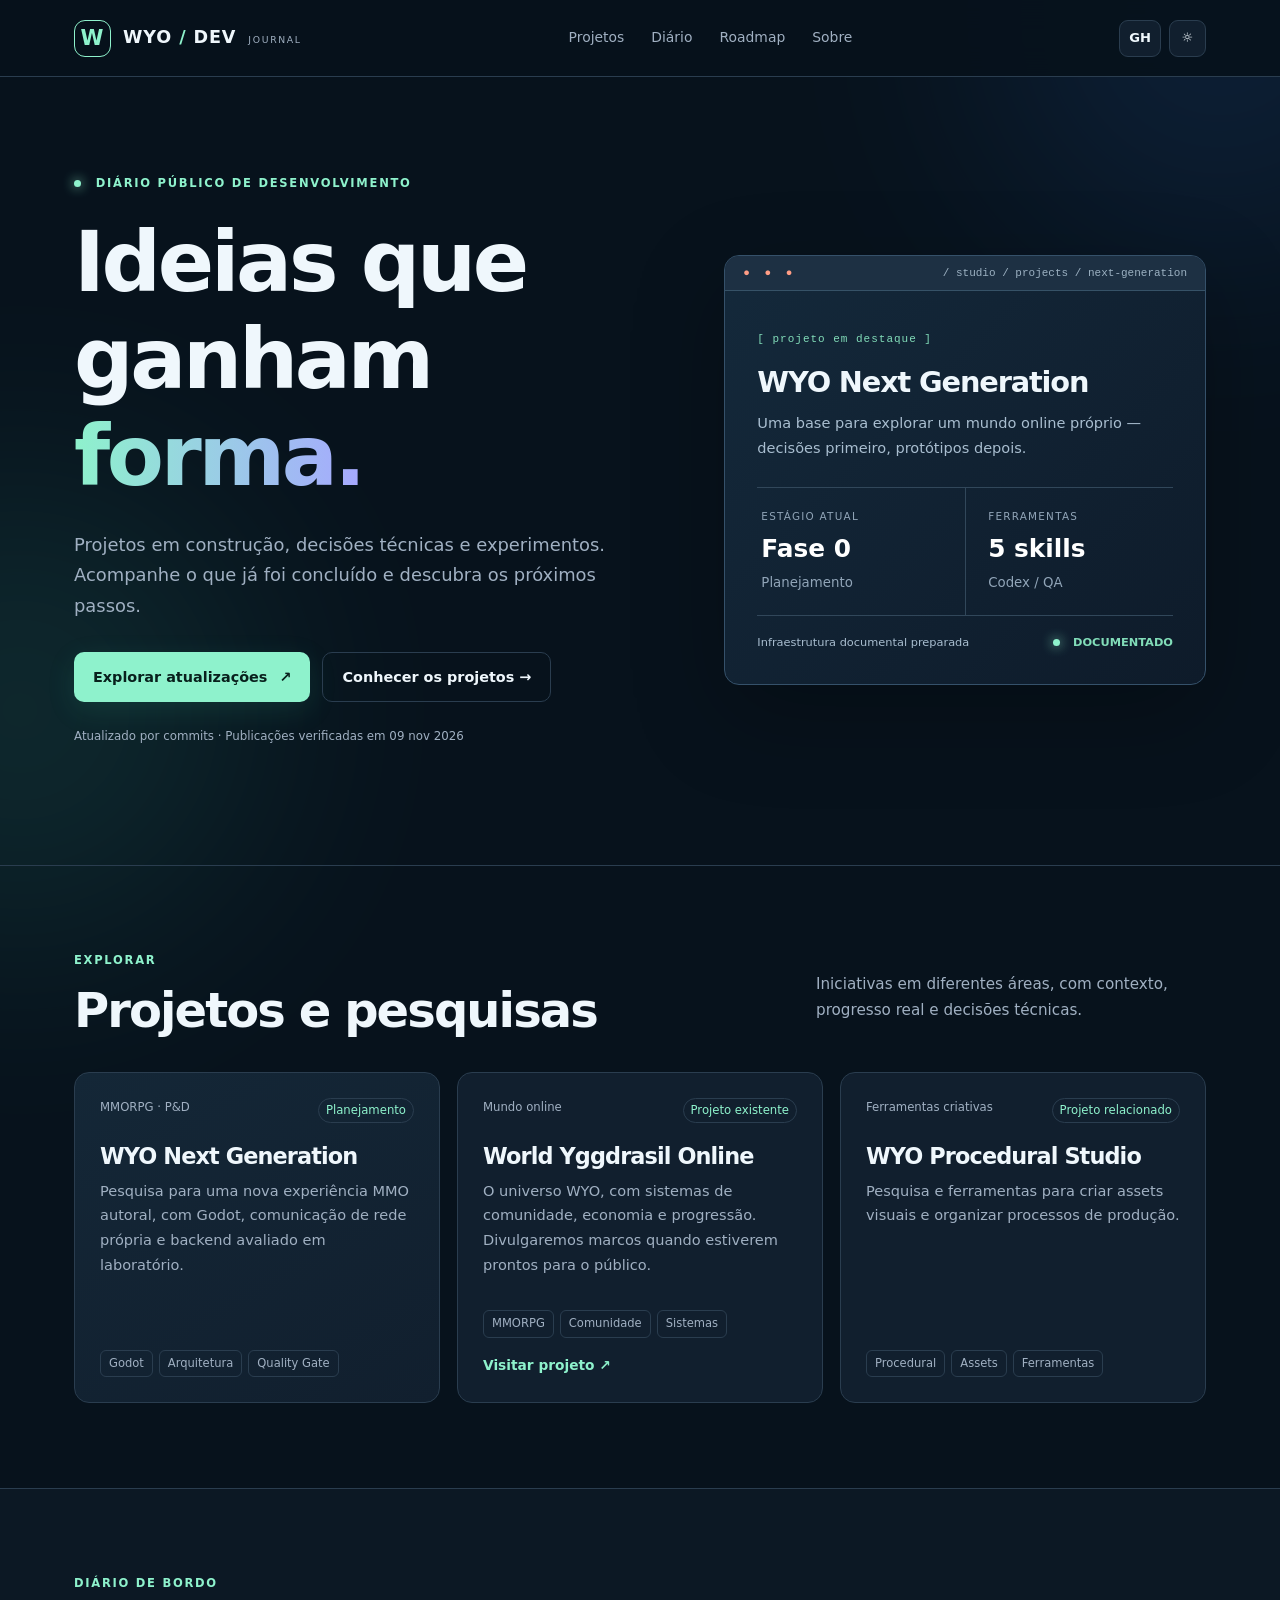
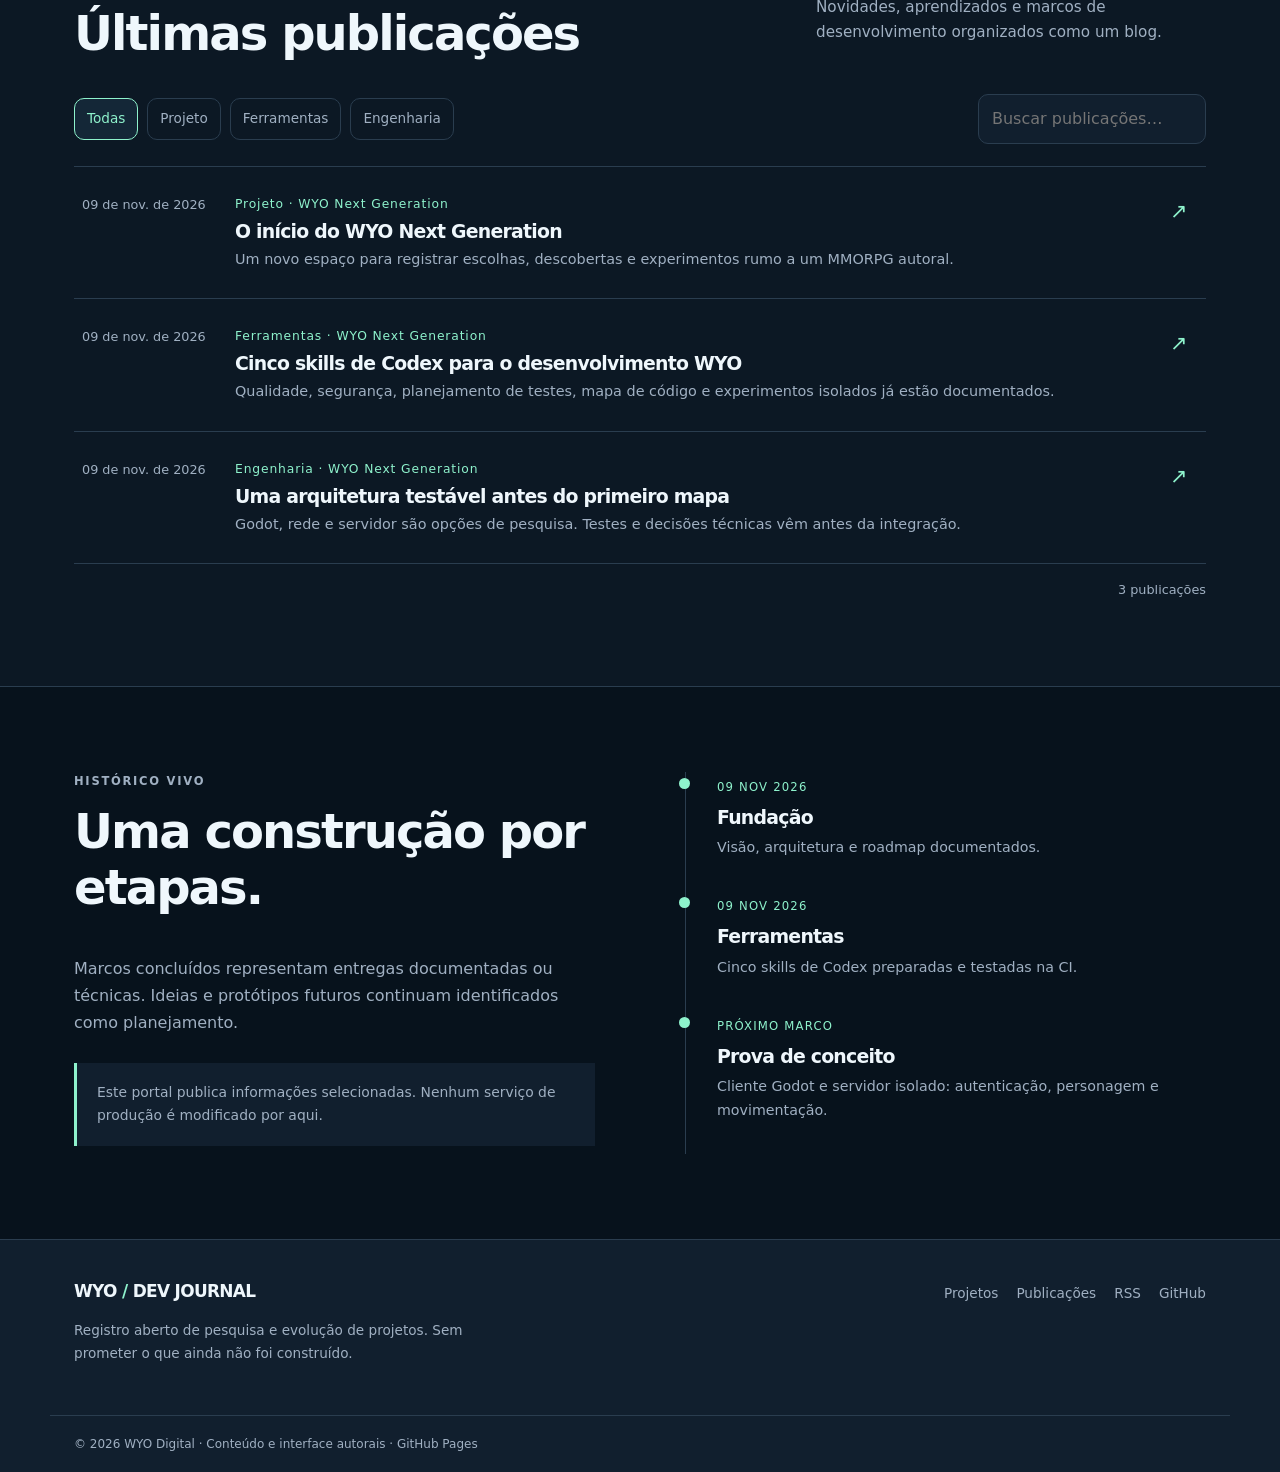
==== index.html @ 5efdbdea "site: publicar WYO Dev Journal com projetos, artigos e busca" ====
<!doctype html><html lang="pt-BR" data-theme="dark"><head><meta charset="utf-8"><meta name="viewport" content="width=device-width,initial-scale=1"><meta name="theme-color" content="#081420"><meta name="description" content="Projetos, pesquisas e diário de desenvolvimento WYO. Novidades e progresso real de iniciativas próprias."><title>WYO Dev Journal — Projetos e atualizações</title><link rel="canonical" href="https://jokersamabr.github.io/"><link rel="icon" href="/assets/favicon.svg" type="image/svg+xml"><link rel="stylesheet" href="/assets/style.css"><link rel="alternate" type="application/rss+xml" title="WYO Dev Journal" href="/feed.xml"><script src="/assets/app.js" defer></script></head><body>
<div class="ambient a"></div><div class="ambient b"></div>
<header class="topbar"><div class="shell topbar-inner"><a class="brand" href="/" aria-label="WYO Dev Journal"><span class="mark">W</span><span>WYO <i>/</i> DEV <small>JOURNAL</small></span></a><nav class="nav" id="nav"><a href="#projetos">Projetos</a><a href="#diario">Diário</a><a href="#roadmap">Roadmap</a><a href="#sobre">Sobre</a></nav><div class="head-actions"><a class="symbol" href="https://github.com/JokerSamaBR" target="_blank" rel="noopener noreferrer" title="GitHub">GH</a><button class="symbol" id="theme" title="Alternar tema" aria-label="Alternar tema">☼</button><button class="symbol mobile" id="menu" aria-label="Abrir menu" aria-expanded="false">☰</button></div></div></header>
<main><section class="shell hero"><div><p class="eyebrow"><span class="small-dot"></span> Diário público de desenvolvimento</p><h1>Ideias que ganham <em>forma.</em></h1><p class="lead">Projetos em construção, decisões técnicas e experimentos. Acompanhe o que já foi concluído e descubra os próximos passos.</p><div class="buttons"><a class="btn primary" href="#diario">Explorar atualizações <span>↗</span></a><a class="btn ghost" href="#projetos">Conhecer os projetos →</a></div><p class="muted caption">Atualizado por commits · Publicações verificadas em 09 nov 2026</p></div><div class="terminal"><div class="terminal-title"><span class="dots">● ● ●</span> / studio / projects / next-generation</div><div class="terminal-body"><span class="terminal-over">[ projeto em destaque ]</span><h2>WYO Next Generation</h2><p>Uma base para explorar um mundo online próprio — decisões primeiro, protótipos depois.</p><div class="mini-grid"><div><span>ESTÁGIO ATUAL</span><strong>Fase 0</strong><small>Planejamento</small></div><div><span>FERRAMENTAS</span><strong>5 skills</strong><small>Codex / QA</small></div></div><div class="terminal-status"><span>Infraestrutura documental preparada</span><b><span class="small-dot"></span> DOCUMENTADO</b></div></div></div></section>
<section class="section" id="projetos"><div class="shell"><div class="section-heading"><div><p class="eyebrow">Explorar</p><h2>Projetos e pesquisas</h2></div><p>Iniciativas em diferentes áreas, com contexto, progresso real e decisões técnicas.</p></div><div class="project-grid" id="projects"></div></div></section>
<section class="section diary" id="diario"><div class="shell"><div class="section-heading"><div><p class="eyebrow">Diário de bordo</p><h2>Últimas publicações</h2></div><p>Novidades, aprendizados e marcos de desenvolvimento organizados como um blog.</p></div><div class="toolbar"><div class="filters" id="filters"><button class="active" data-category="Todas">Todas</button><button data-category="Projeto">Projeto</button><button data-category="Ferramentas">Ferramentas</button><button data-category="Engenharia">Engenharia</button></div><label><span class="sr-only">Pesquisar artigos</span><input type="search" id="search" placeholder="Buscar publicações…" aria-label="Buscar publicações"></label></div><div id="posts" class="post-list" aria-live="polite"></div><div class="counter" id="count"></div></div></section>
<section class="section" id="roadmap"><div class="shell roadmap"><div><p class="eyebrow">Histórico vivo</p><h2>Uma construção por etapas.</h2><p>Marcos concluídos representam entregas documentadas ou técnicas. Ideias e protótipos futuros continuam identificados como planejamento.</p><div class="note">Este portal publica informações selecionadas. Nenhum serviço de produção é modificado por aqui.</div></div><div class="steps"><div><time>09 NOV 2026</time><h3>Fundação</h3><p>Visão, arquitetura e roadmap documentados.</p></div><div><time>09 NOV 2026</time><h3>Ferramentas</h3><p>Cinco skills de Codex preparadas e testadas na CI.</p></div><div><time>PRÓXIMO MARCO</time><h3>Prova de conceito</h3><p>Cliente Godot e servidor isolado: autenticação, personagem e movimentação.</p></div></div></div></section></main>
<footer id="sobre"><div class="shell footer-inner"><div><h3>WYO <i>/</i> DEV JOURNAL</h3><p>Registro aberto de pesquisa e evolução de projetos. Sem prometer o que ainda não foi construído.</p></div><div><a href="#projetos">Projetos</a><a href="#diario">Publicações</a><a href="/feed.xml">RSS</a><a href="https://github.com/JokerSamaBR">GitHub</a></div></div><div class="shell footnote">© 2026 WYO Digital · Conteúdo e interface autorais · GitHub Pages</div></footer></body></html>
---- assets/style.css ----
:root{color-scheme:dark;--bg:#07121c;--fg:#eff7fc;--muted:#a0b0c2;--line:#2a3d4f;--panel:#111f2e;--panel2:#142737;--mint:#8ef2cc;--blue:#a6a8ff;--shadow:rgba(0,0,0,.25)}:root[data-theme=light]{color-scheme:light;--bg:#f6f9fc;--fg:#1b2c3b;--muted:#52687b;--line:#d6e1e8;--panel:#fff;--panel2:#eef5f8;--mint:#11856b;--blue:#464a9e;--shadow:rgba(20,53,80,.08)}*{box-sizing:border-box}html{scroll-behavior:smooth}body{margin:0;background:var(--bg);color:var(--fg);font:16px/1.7 system-ui,-apple-system,"Segoe UI",sans-serif;overflow-x:hidden}body:has(.ambient){isolation:isolate}a{color:inherit;text-decoration:none}button,input{font:inherit}button{cursor:pointer}button:focus-visible,a:focus-visible,input:focus-visible{outline:3px solid var(--mint);outline-offset:3px}h1,h2,h3,p{margin-top:0}h1,h2,h3{line-height:1.17;letter-spacing:-.04em}h2{font-size:clamp(2rem,4vw,3rem)}h3{font-size:1.18rem}.shell{max-width:1180px;padding:0 24px;margin:auto}.ambient{position:absolute;z-index:-1;width:460px;height:460px;filter:blur(120px);border-radius:50%;opacity:.13;pointer-events:none}.ambient.a{background:#387de8;top:-210px;right:-170px}.ambient.b{background:#44c8ac;top:480px;left:-210px}.topbar{height:77px;border-bottom:1px solid var(--line);position:relative;z-index:10;backdrop-filter:blur(15px);background:color-mix(in srgb,var(--bg),transparent 8%)}.topbar-inner{height:100%;display:flex;align-items:center;justify-content:space-between;gap:24px}.brand{display:flex;align-items:center;gap:12px;font-size:1.1rem;font-weight:800;letter-spacing:.05em;white-space:nowrap}.brand .mark{width:37px;height:37px;border:1px solid var(--mint);border-radius:11px;display:grid;place-items:center;font-size:1.3rem;color:var(--mint)}.brand i,footer i{color:var(--mint);font-style:normal}.brand small{font-weight:500;letter-spacing:.18em;font-size:.58rem;color:var(--muted);margin-left:5px}.nav,.head-actions{display:flex;align-items:center;gap:27px}.nav a{color:var(--muted);font-size:.87rem;transition:color .2s}.nav a:hover{color:var(--mint)}.head-actions{gap:8px}.symbol{height:37px;min-width:37px;display:grid;place-items:center;padding:0 9px;border:1px solid var(--line);border-radius:9px;background:var(--panel);color:var(--fg);font-size:.82rem;font-weight:700}.mobile{display:none}.hero{padding-top:97px;padding-bottom:107px;display:grid;grid-template-columns:1.18fr 1fr;gap:82px;align-items:center}.eyebrow{color:var(--mint);font-size:.72rem;font-weight:800;letter-spacing:.15em;text-transform:uppercase}.small-dot{width:7px;height:7px;display:inline-block;background:var(--mint);border-radius:50%;box-shadow:0 0 12px var(--mint);margin-right:9px}.hero h1{font-size:clamp(3.2rem,6.5vw,5.5rem);max-width:720px;margin:20px 0 24px}.hero h1 em{font-style:normal;background:linear-gradient(90deg,var(--mint),var(--blue));color:transparent;background-clip:text}.lead{max-width:540px;font-size:1.12rem;color:var(--muted)}.buttons{display:flex;flex-wrap:wrap;gap:12px;margin:31px 0 24px}.btn{padding:12px 19px;border-radius:10px;font-weight:700;font-size:.9rem;display:inline-flex;align-items:center;gap:12px}.btn.primary{background:var(--mint);color:#08201c;box-shadow:0 8px 28px rgba(56,198,158,.13)}.btn.ghost{border:1px solid var(--line)}.muted{color:var(--muted)}.caption{font-size:.74rem}.terminal{border:1px solid #35516a;background:linear-gradient(135deg,#14293b,#0e1b2a);border-radius:15px;box-shadow:0 30px 90px var(--shadow);overflow:hidden;color:#eff7fc;transform:translateY(4px)}.terminal-title{background:#1d3043;border-bottom:1px solid #365267;padding:11px 18px;font:11px ui-monospace,monospace;color:#9cb1c2;display:flex;justify-content:space-between}.dots{color:#ff9d85;letter-spacing:4px}.terminal-body{padding:32px}.terminal-over{font:11px ui-monospace,monospace;color:#82ddb9;letter-spacing:.09em}.terminal h2{font-size:1.8rem;margin:16px 0 11px}.terminal p{color:#a9bed0;font-size:.91rem}.mini-grid{margin-top:27px;border-top:1px solid #31475a;border-bottom:1px solid #31475a;display:grid;grid-template-columns:1fr 1fr}.mini-grid>div{padding:20px 4px;display:flex;flex-direction:column;gap:2px}.mini-grid>div+div{padding-left:22px;border-left:1px solid #31475a}.mini-grid span{font-size:.65rem;color:#91a5b8;letter-spacing:.12em}.mini-grid strong{font-size:1.55rem;color:#fff}.mini-grid small{color:#91a5b8}.terminal-status{display:flex;justify-content:space-between;gap:8px;font-size:.71rem;color:#a9bed0;padding-top:17px}.terminal-status b{color:#82ddb9;white-space:nowrap}.section{padding:85px 0;border-top:1px solid var(--line)}.section-heading{display:flex;justify-content:space-between;align-items:end;gap:40px;margin-bottom:33px}.section-heading h2{margin-bottom:0}.section-heading>p{color:var(--muted);max-width:390px;font-size:.95rem}.project-grid{display:grid;grid-template-columns:repeat(3,1fr);gap:17px}.project-card{background:var(--panel);border:1px solid var(--line);border-radius:15px;padding:25px;display:flex;flex-direction:column;min-height:280px;transition:transform .2s,border-color .2s}.project-card:hover{transform:translateY(-3px);border-color:var(--mint)}.project-card.featured{background:linear-gradient(150deg,var(--panel2),var(--panel))}.project-top{display:flex;justify-content:space-between;gap:8px;font-size:.73rem;color:var(--muted);margin-bottom:20px}.status{color:var(--mint);border:1px solid var(--line);padding:2px 7px;border-radius:50px}.project-card h3{font-size:1.4rem;margin-bottom:9px}.project-card p{font-size:.91rem;color:var(--muted);flex:1}.tags{display:flex;flex-wrap:wrap;gap:6px;margin-top:18px}.tag{border:1px solid var(--line);color:var(--muted);font-size:.72rem;padding:3px 8px;border-radius:6px}.project-link{display:block;margin-top:16px;color:var(--mint);font-weight:700;font-size:.86rem}.diary{background:color-mix(in srgb,var(--panel),var(--bg) 55%)}.toolbar{display:flex;align-items:center;justify-content:space-between;gap:20px;margin-bottom:22px}.filters{display:flex;flex-wrap:wrap;gap:9px}.filters button{border:1px solid var(--line);border-radius:10px;padding:8px 12px;background:transparent;color:var(--muted);font-size:.85rem}.filters button.active{background:var(--panel2);color:var(--mint);border-color:var(--mint)}input[type=search]{border:1px solid var(--line);border-radius:10px;background:var(--panel);color:var(--fg);padding:10px 13px;width:min(290px,100%)}.post-list{border-top:1px solid var(--line)}.post-card{display:grid;grid-template-columns:128px 1fr 28px;gap:25px;align-items:start;padding:27px 8px;border-bottom:1px solid var(--line);transition:background .2s}.post-card:hover{background:color-mix(in srgb,var(--panel2),transparent 20%)}.post-card time{font-size:.8rem;color:var(--muted);white-space:nowrap}.post-card small{display:block;color:var(--mint);font-size:.77rem;letter-spacing:.07em;margin-bottom:5px}.post-card h3{margin-bottom:5px}.post-card p{color:var(--muted);font-size:.9rem;margin:0}.post-arrow{color:var(--mint);font-size:1.3rem}.counter{font-size:.8rem;color:var(--muted);text-align:right;padding-top:15px}.roadmap{display:grid;grid-template-columns:1fr 1fr;gap:90px}.roadmap>div>p{color:var(--muted)}.note{border-left:3px solid var(--mint);background:var(--panel);padding:18px 20px;margin-top:26px;color:var(--muted);font-size:.87rem}.steps{border-left:1px solid var(--line);padding-left:31px}.steps>div{position:relative;margin:0 0 32px}.steps>div:before{content:"";position:absolute;left:-38px;top:6px;width:11px;height:11px;background:var(--mint);border-radius:50%}.steps time{font-size:.73rem;color:var(--mint);letter-spacing:.1em}.steps h3{margin:7px 0}.steps p{color:var(--muted);font-size:.89rem}footer{border-top:1px solid var(--line);background:var(--panel)}.footer-inner{display:flex;justify-content:space-between;gap:40px;padding-top:42px;padding-bottom:36px}.footer-inner h3{font-size:1.06rem}.footer-inner p{color:var(--muted);font-size:.85rem;max-width:440px}.footer-inner>div+div{display:flex;gap:18px;align-items:start;flex-wrap:wrap}.footer-inner a{font-size:.85rem;color:var(--muted)}.footnote{font-size:.75rem;color:var(--muted);border-top:1px solid var(--line);padding-top:18px;padding-bottom:18px}.article-wrap{max-width:830px;min-height:65vh;padding-top:68px;padding-bottom:100px}.back{font-size:.84rem;color:var(--mint)}.article-wrap article{margin-top:32px;background:var(--panel);border:1px solid var(--line);padding:clamp(24px,6vw,55px);border-radius:15px}.article-wrap h1{font-size:clamp(2.1rem,5vw,3.5rem)}.article-wrap h2{font-size:1.55rem;margin-top:35px}.article-wrap p,.article-wrap li{color:var(--muted)}.article-wrap li{margin:7px 0}.article-date{font-size:.79rem;color:var(--muted)}.sr-only{position:absolute;width:1px;height:1px;padding:0;margin:-1px;overflow:hidden;clip:rect(0,0,0,0);white-space:nowrap;border:0}[hidden]{display:none!important}@media(max-width:920px){.hero{gap:30px;grid-template-columns:1fr 1fr}.project-grid{grid-template-columns:1fr 1fr}.project-card:last-child{grid-column:span 2}.roadmap{gap:40px}}@media(max-width:710px){.shell{padding:0 18px}.nav{display:none;position:absolute;right:15px;top:70px;left:15px;background:var(--panel);padding:18px;border:1px solid var(--line);border-radius:12px;box-shadow:0 20px 40px var(--shadow)}.nav.open{display:flex;flex-direction:column;align-items:start;gap:11px}.mobile{display:grid}.hero{padding:62px 18px 70px;display:block}.hero h1{font-size:3.5rem}.terminal{margin-top:38px}.section{padding:58px 0}.section-heading{display:block}.project-grid,.roadmap{display:block}.project-card{margin-bottom:12px;min-height:230px}.toolbar{align-items:stretch;flex-direction:column}.toolbar label input{width:100%}.post-card{grid-template-columns:1fr 20px;gap:6px;padding:20px 0}.post-card time{grid-column:1/-1}.roadmap .steps{margin-top:40px}.footer-inner{display:block}.footer-inner>div+div{margin-top:25px}.brand{font-size:.92rem}.brand small{font-size:.5rem}.terminal-status{display:block}.mini-grid strong{font-size:1.2rem}}
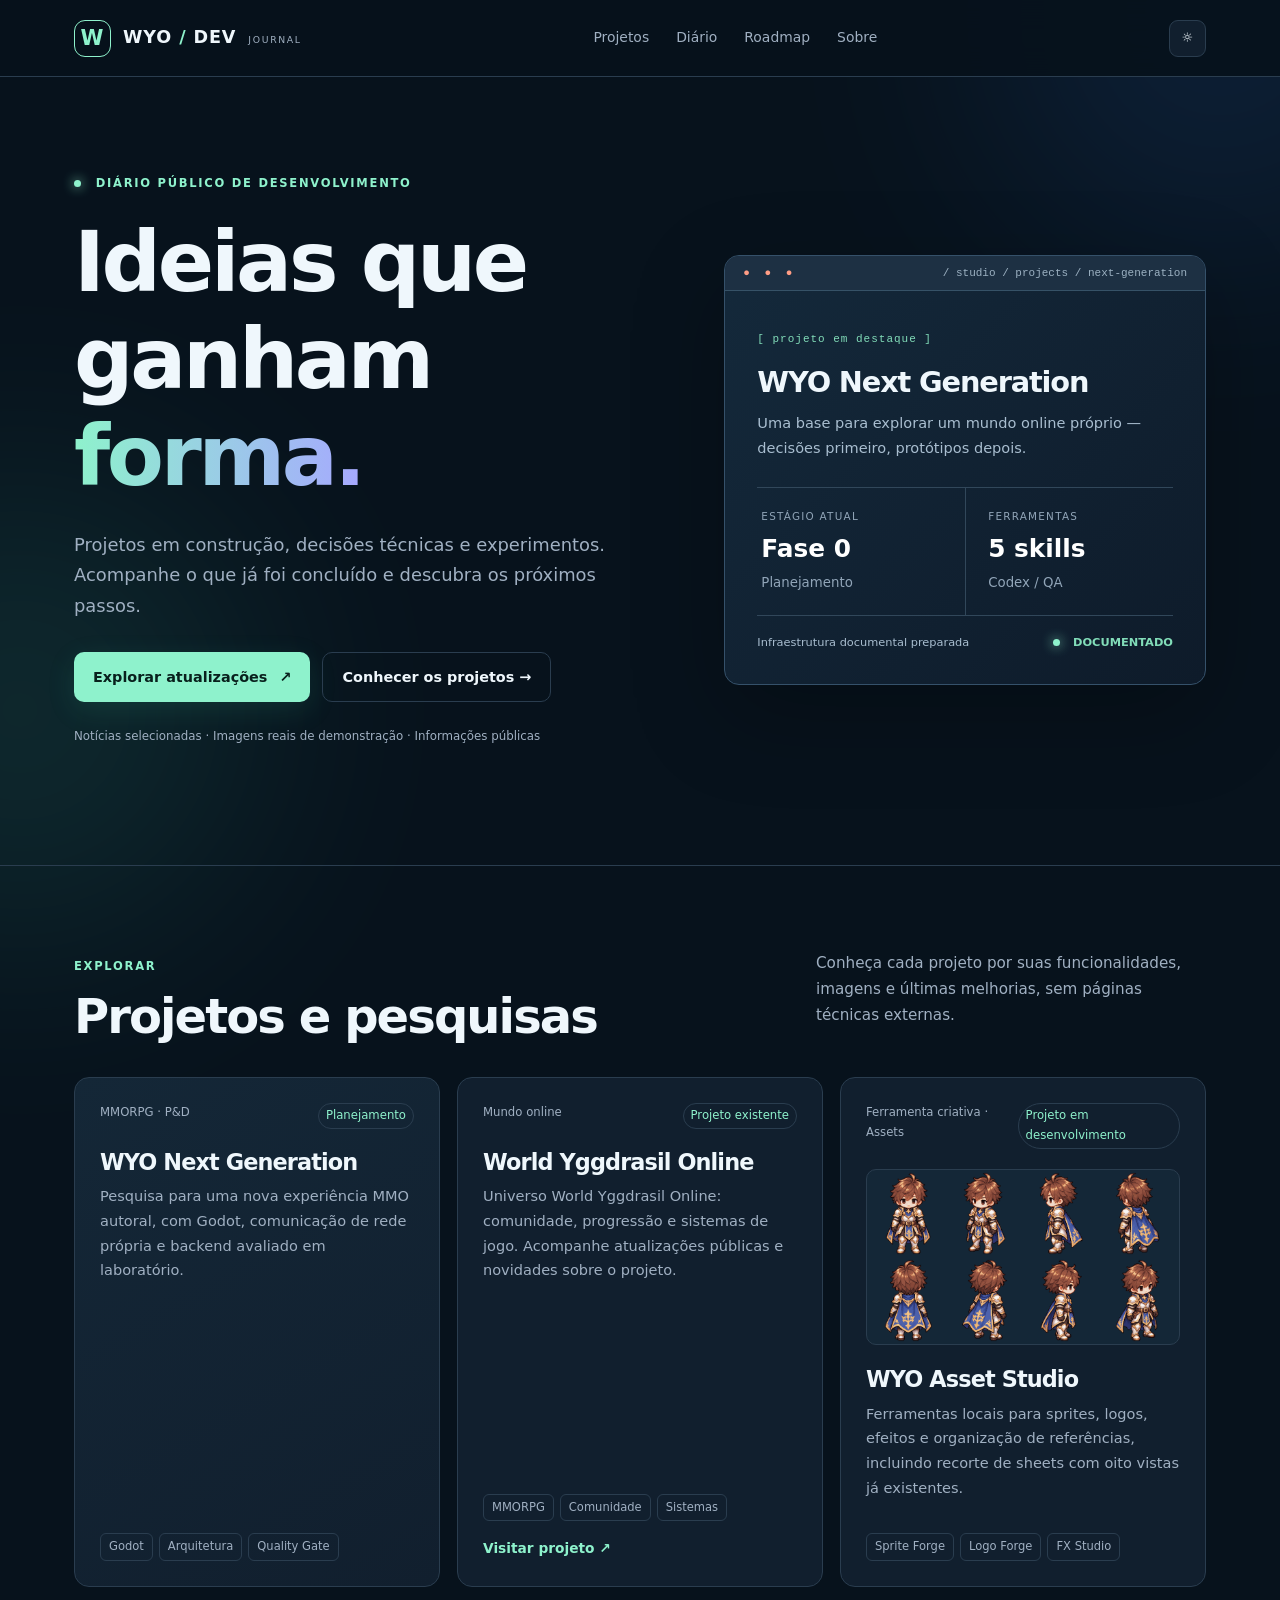
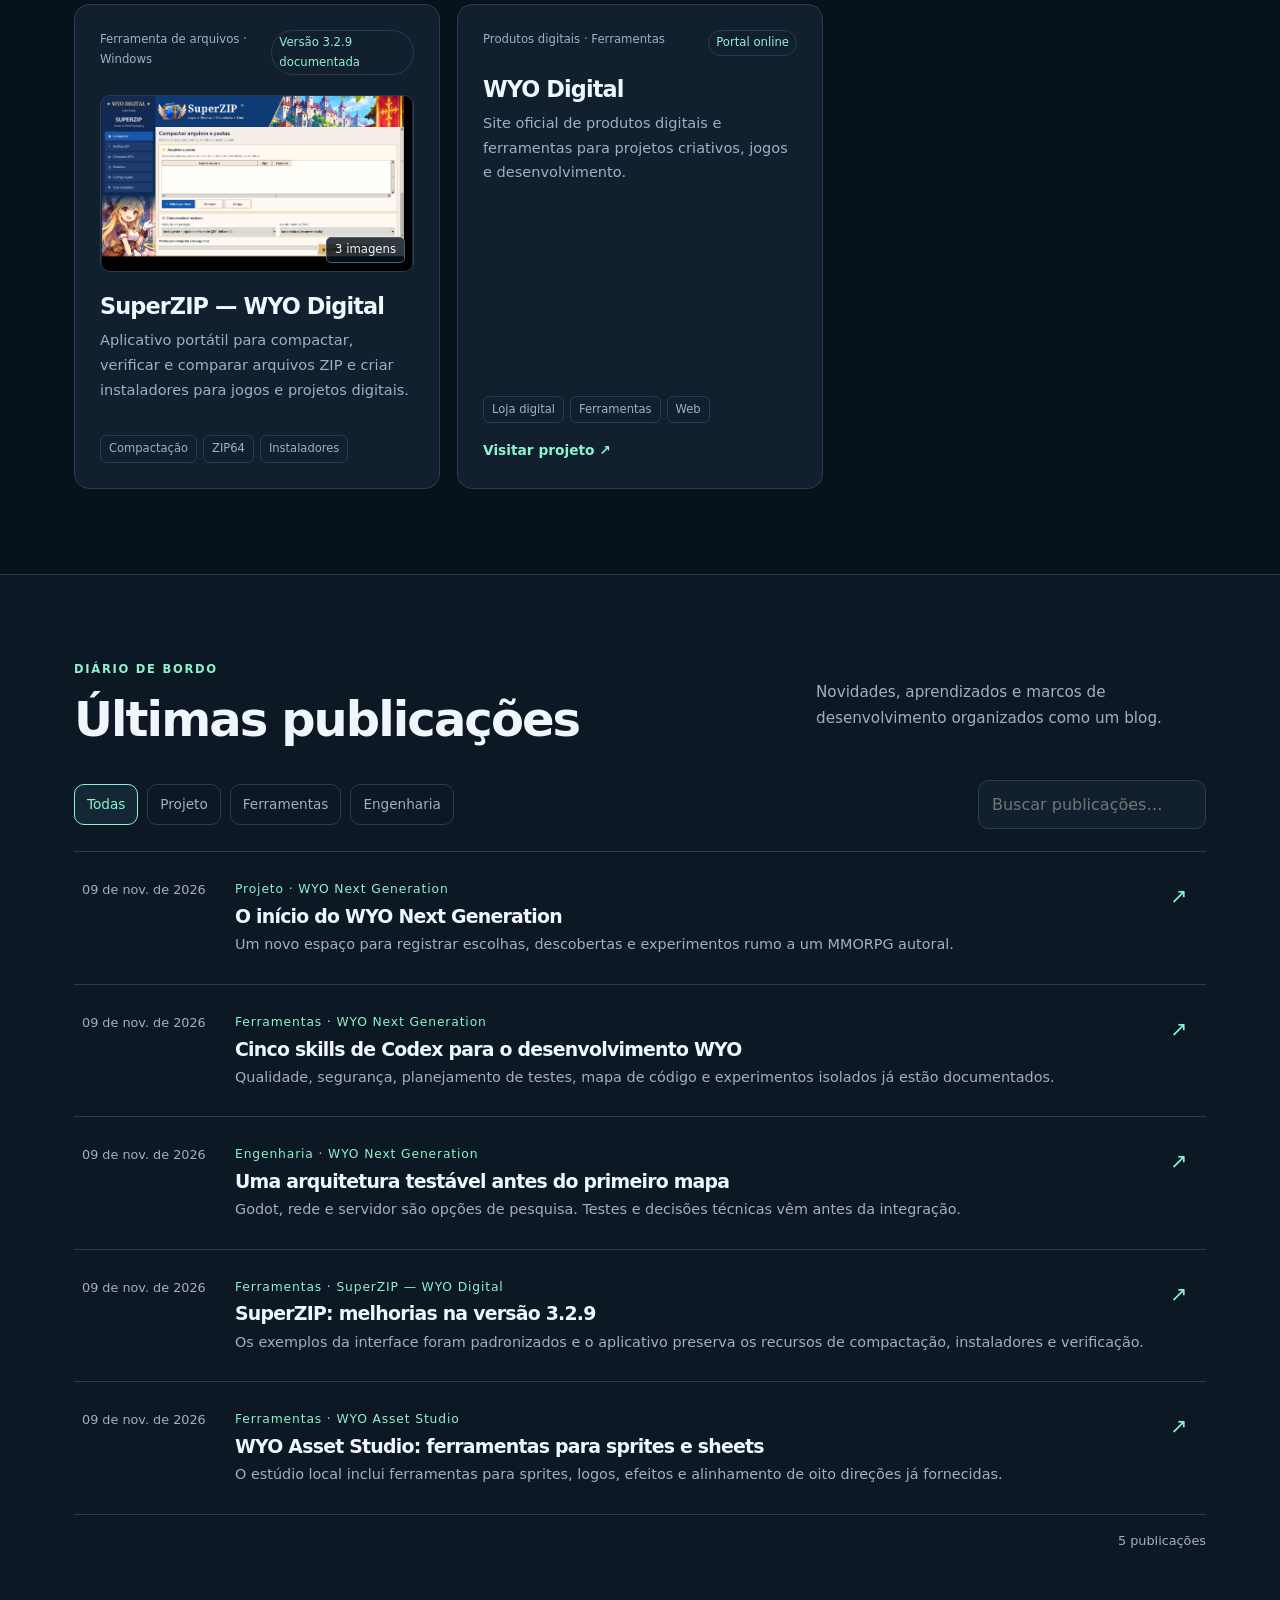
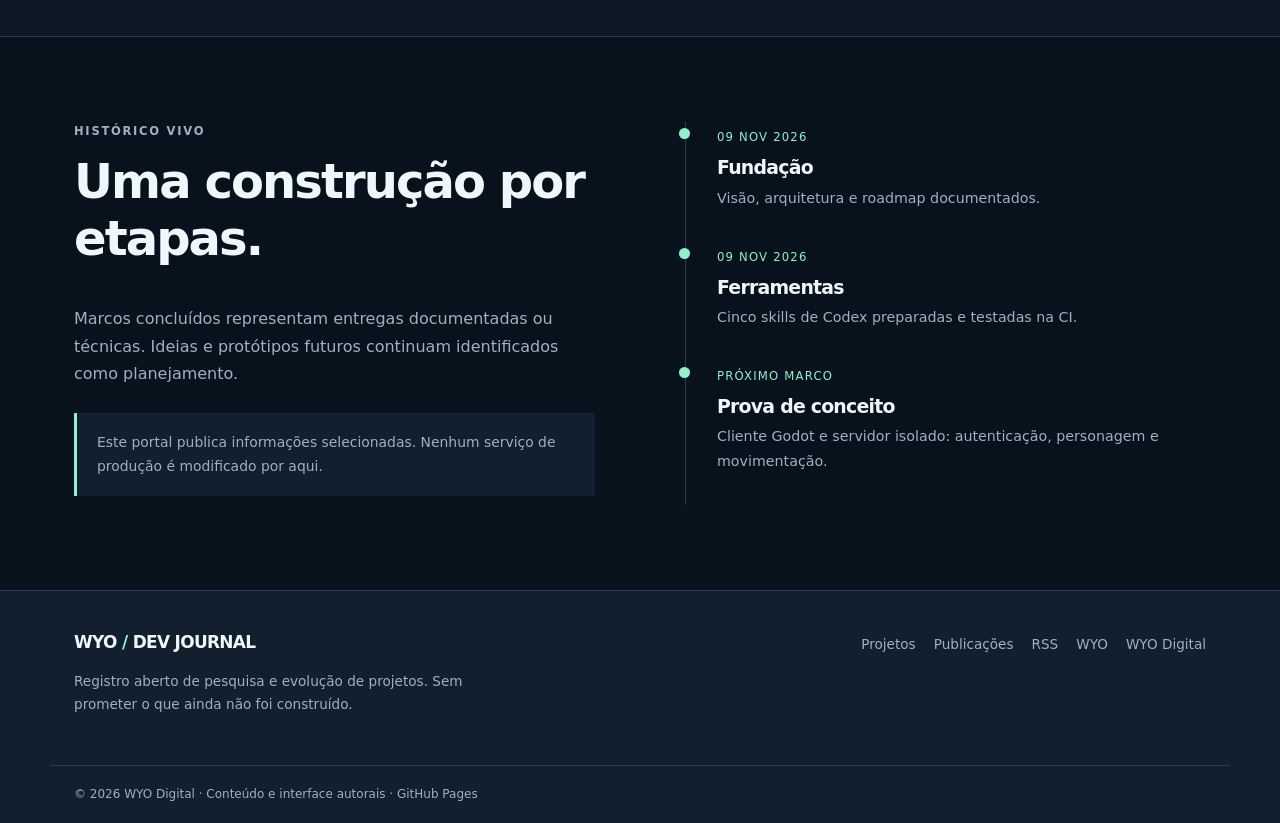
==== commit 62fe3256: "feat(portal): vitrine sem links GitHub, demos reais e atualizações automáticas seguras" ====
--- a/index.html
+++ b/index.html
@@ -1,8 +1,8 @@
-<!doctype html><html lang="pt-BR" data-theme="dark"><head><meta charset="utf-8"><meta name="viewport" content="width=device-width,initial-scale=1"><meta name="theme-color" content="#081420"><meta name="description" content="Projetos, pesquisas e diário de desenvolvimento WYO. Novidades e progresso real de iniciativas próprias."><title>WYO Dev Journal — Projetos e atualizações</title><link rel="canonical" href="https://jokersamabr.github.io/"><link rel="icon" href="/assets/favicon.svg" type="image/svg+xml"><link rel="stylesheet" href="/assets/style.css"><link rel="alternate" type="application/rss+xml" title="WYO Dev Journal" href="/feed.xml"><script src="/assets/app.js" defer></script></head><body>
+<!doctype html><html lang="pt-BR" data-theme="dark"><head><meta charset="utf-8"><meta name="viewport" content="width=device-width,initial-scale=1"><meta name="theme-color" content="#081420"><meta name="description" content="Projetos, pesquisas e diário de desenvolvimento WYO. Novidades e progresso real de iniciativas próprias."><title>WYO Dev Journal — Projetos e atualizações</title><link rel="canonical" href="https://dev.wyoplay.com/"><link rel="icon" href="/assets/favicon.svg" type="image/svg+xml"><link rel="stylesheet" href="/assets/style.css"><link rel="alternate" type="application/rss+xml" title="WYO Dev Journal" href="/feed.xml"><script src="/assets/app.js" defer></script></head><body>
 <div class="ambient a"></div><div class="ambient b"></div>
-<header class="topbar"><div class="shell topbar-inner"><a class="brand" href="/" aria-label="WYO Dev Journal"><span class="mark">W</span><span>WYO <i>/</i> DEV <small>JOURNAL</small></span></a><nav class="nav" id="nav"><a href="#projetos">Projetos</a><a href="#diario">Diário</a><a href="#roadmap">Roadmap</a><a href="#sobre">Sobre</a></nav><div class="head-actions"><a class="symbol" href="https://github.com/JokerSamaBR" target="_blank" rel="noopener noreferrer" title="GitHub">GH</a><button class="symbol" id="theme" title="Alternar tema" aria-label="Alternar tema">☼</button><button class="symbol mobile" id="menu" aria-label="Abrir menu" aria-expanded="false">☰</button></div></div></header>
-<main><section class="shell hero"><div><p class="eyebrow"><span class="small-dot"></span> Diário público de desenvolvimento</p><h1>Ideias que ganham <em>forma.</em></h1><p class="lead">Projetos em construção, decisões técnicas e experimentos. Acompanhe o que já foi concluído e descubra os próximos passos.</p><div class="buttons"><a class="btn primary" href="#diario">Explorar atualizações <span>↗</span></a><a class="btn ghost" href="#projetos">Conhecer os projetos →</a></div><p class="muted caption">Atualizado por commits · Publicações verificadas em 09 nov 2026</p></div><div class="terminal"><div class="terminal-title"><span class="dots">● ● ●</span> / studio / projects / next-generation</div><div class="terminal-body"><span class="terminal-over">[ projeto em destaque ]</span><h2>WYO Next Generation</h2><p>Uma base para explorar um mundo online próprio — decisões primeiro, protótipos depois.</p><div class="mini-grid"><div><span>ESTÁGIO ATUAL</span><strong>Fase 0</strong><small>Planejamento</small></div><div><span>FERRAMENTAS</span><strong>5 skills</strong><small>Codex / QA</small></div></div><div class="terminal-status"><span>Infraestrutura documental preparada</span><b><span class="small-dot"></span> DOCUMENTADO</b></div></div></div></section>
-<section class="section" id="projetos"><div class="shell"><div class="section-heading"><div><p class="eyebrow">Explorar</p><h2>Projetos e pesquisas</h2></div><p>Iniciativas em diferentes áreas, com contexto, progresso real e decisões técnicas.</p></div><div class="project-grid" id="projects"></div></div></section>
+<header class="topbar"><div class="shell topbar-inner"><a class="brand" href="/" aria-label="WYO Dev Journal"><span class="mark">W</span><span>WYO <i>/</i> DEV <small>JOURNAL</small></span></a><nav class="nav" id="nav"><a href="#projetos">Projetos</a><a href="#diario">Diário</a><a href="#roadmap">Roadmap</a><a href="#sobre">Sobre</a></nav><div class="head-actions"><button class="symbol" id="theme" title="Alternar tema" aria-label="Alternar tema">☼</button><button class="symbol mobile" id="menu" aria-label="Abrir menu" aria-expanded="false">☰</button></div></div></header>
+<main><section class="shell hero"><div><p class="eyebrow"><span class="small-dot"></span> Diário público de desenvolvimento</p><h1>Ideias que ganham <em>forma.</em></h1><p class="lead">Projetos em construção, decisões técnicas e experimentos. Acompanhe o que já foi concluído e descubra os próximos passos.</p><div class="buttons"><a class="btn primary" href="#diario">Explorar atualizações <span>↗</span></a><a class="btn ghost" href="#projetos">Conhecer os projetos →</a></div><p class="muted caption">Notícias selecionadas · Imagens reais de demonstração · Informações públicas</p></div><div class="terminal"><div class="terminal-title"><span class="dots">● ● ●</span> / studio / projects / next-generation</div><div class="terminal-body"><span class="terminal-over">[ projeto em destaque ]</span><h2>WYO Next Generation</h2><p>Uma base para explorar um mundo online próprio — decisões primeiro, protótipos depois.</p><div class="mini-grid"><div><span>ESTÁGIO ATUAL</span><strong>Fase 0</strong><small>Planejamento</small></div><div><span>FERRAMENTAS</span><strong>5 skills</strong><small>Codex / QA</small></div></div><div class="terminal-status"><span>Infraestrutura documental preparada</span><b><span class="small-dot"></span> DOCUMENTADO</b></div></div></div></section>
+<section class="section" id="projetos"><div class="shell"><div class="section-heading"><div><p class="eyebrow">Explorar</p><h2>Projetos e pesquisas</h2></div><p>Conheça cada projeto por suas funcionalidades, imagens e últimas melhorias, sem páginas técnicas externas.</p></div><div class="project-grid" id="projects"></div></div></section>
 <section class="section diary" id="diario"><div class="shell"><div class="section-heading"><div><p class="eyebrow">Diário de bordo</p><h2>Últimas publicações</h2></div><p>Novidades, aprendizados e marcos de desenvolvimento organizados como um blog.</p></div><div class="toolbar"><div class="filters" id="filters"><button class="active" data-category="Todas">Todas</button><button data-category="Projeto">Projeto</button><button data-category="Ferramentas">Ferramentas</button><button data-category="Engenharia">Engenharia</button></div><label><span class="sr-only">Pesquisar artigos</span><input type="search" id="search" placeholder="Buscar publicações…" aria-label="Buscar publicações"></label></div><div id="posts" class="post-list" aria-live="polite"></div><div class="counter" id="count"></div></div></section>
 <section class="section" id="roadmap"><div class="shell roadmap"><div><p class="eyebrow">Histórico vivo</p><h2>Uma construção por etapas.</h2><p>Marcos concluídos representam entregas documentadas ou técnicas. Ideias e protótipos futuros continuam identificados como planejamento.</p><div class="note">Este portal publica informações selecionadas. Nenhum serviço de produção é modificado por aqui.</div></div><div class="steps"><div><time>09 NOV 2026</time><h3>Fundação</h3><p>Visão, arquitetura e roadmap documentados.</p></div><div><time>09 NOV 2026</time><h3>Ferramentas</h3><p>Cinco skills de Codex preparadas e testadas na CI.</p></div><div><time>PRÓXIMO MARCO</time><h3>Prova de conceito</h3><p>Cliente Godot e servidor isolado: autenticação, personagem e movimentação.</p></div></div></div></section></main>
-<footer id="sobre"><div class="shell footer-inner"><div><h3>WYO <i>/</i> DEV JOURNAL</h3><p>Registro aberto de pesquisa e evolução de projetos. Sem prometer o que ainda não foi construído.</p></div><div><a href="#projetos">Projetos</a><a href="#diario">Publicações</a><a href="/feed.xml">RSS</a><a href="https://github.com/JokerSamaBR">GitHub</a></div></div><div class="shell footnote">© 2026 WYO Digital · Conteúdo e interface autorais · GitHub Pages</div></footer></body></html>+<footer id="sobre"><div class="shell footer-inner"><div><h3>WYO <i>/</i> DEV JOURNAL</h3><p>Registro aberto de pesquisa e evolução de projetos. Sem prometer o que ainda não foi construído.</p></div><div><a href="#projetos">Projetos</a><a href="#diario">Publicações</a><a href="/feed.xml">RSS</a><a href="https://www.wyoplay.com/" target="_blank" rel="noopener noreferrer">WYO</a><a href="https://digital.wyoplay.com/" target="_blank" rel="noopener noreferrer">WYO Digital</a></div></div><div class="shell footnote">© 2026 WYO Digital · Conteúdo e interface autorais · GitHub Pages</div></footer></body></html>
--- a/assets/style.css
+++ b/assets/style.css
@@ -1 +1,9 @@
-:root{color-scheme:dark;--bg:#07121c;--fg:#eff7fc;--muted:#a0b0c2;--line:#2a3d4f;--panel:#111f2e;--panel2:#142737;--mint:#8ef2cc;--blue:#a6a8ff;--shadow:rgba(0,0,0,.25)}:root[data-theme=light]{color-scheme:light;--bg:#f6f9fc;--fg:#1b2c3b;--muted:#52687b;--line:#d6e1e8;--panel:#fff;--panel2:#eef5f8;--mint:#11856b;--blue:#464a9e;--shadow:rgba(20,53,80,.08)}*{box-sizing:border-box}html{scroll-behavior:smooth}body{margin:0;background:var(--bg);color:var(--fg);font:16px/1.7 system-ui,-apple-system,"Segoe UI",sans-serif;overflow-x:hidden}body:has(.ambient){isolation:isolate}a{color:inherit;text-decoration:none}button,input{font:inherit}button{cursor:pointer}button:focus-visible,a:focus-visible,input:focus-visible{outline:3px solid var(--mint);outline-offset:3px}h1,h2,h3,p{margin-top:0}h1,h2,h3{line-height:1.17;letter-spacing:-.04em}h2{font-size:clamp(2rem,4vw,3rem)}h3{font-size:1.18rem}.shell{max-width:1180px;padding:0 24px;margin:auto}.ambient{position:absolute;z-index:-1;width:460px;height:460px;filter:blur(120px);border-radius:50%;opacity:.13;pointer-events:none}.ambient.a{background:#387de8;top:-210px;right:-170px}.ambient.b{background:#44c8ac;top:480px;left:-210px}.topbar{height:77px;border-bottom:1px solid var(--line);position:relative;z-index:10;backdrop-filter:blur(15px);background:color-mix(in srgb,var(--bg),transparent 8%)}.topbar-inner{height:100%;display:flex;align-items:center;justify-content:space-between;gap:24px}.brand{display:flex;align-items:center;gap:12px;font-size:1.1rem;font-weight:800;letter-spacing:.05em;white-space:nowrap}.brand .mark{width:37px;height:37px;border:1px solid var(--mint);border-radius:11px;display:grid;place-items:center;font-size:1.3rem;color:var(--mint)}.brand i,footer i{color:var(--mint);font-style:normal}.brand small{font-weight:500;letter-spacing:.18em;font-size:.58rem;color:var(--muted);margin-left:5px}.nav,.head-actions{display:flex;align-items:center;gap:27px}.nav a{color:var(--muted);font-size:.87rem;transition:color .2s}.nav a:hover{color:var(--mint)}.head-actions{gap:8px}.symbol{height:37px;min-width:37px;display:grid;place-items:center;padding:0 9px;border:1px solid var(--line);border-radius:9px;background:var(--panel);color:var(--fg);font-size:.82rem;font-weight:700}.mobile{display:none}.hero{padding-top:97px;padding-bottom:107px;display:grid;grid-template-columns:1.18fr 1fr;gap:82px;align-items:center}.eyebrow{color:var(--mint);font-size:.72rem;font-weight:800;letter-spacing:.15em;text-transform:uppercase}.small-dot{width:7px;height:7px;display:inline-block;background:var(--mint);border-radius:50%;box-shadow:0 0 12px var(--mint);margin-right:9px}.hero h1{font-size:clamp(3.2rem,6.5vw,5.5rem);max-width:720px;margin:20px 0 24px}.hero h1 em{font-style:normal;background:linear-gradient(90deg,var(--mint),var(--blue));color:transparent;background-clip:text}.lead{max-width:540px;font-size:1.12rem;color:var(--muted)}.buttons{display:flex;flex-wrap:wrap;gap:12px;margin:31px 0 24px}.btn{padding:12px 19px;border-radius:10px;font-weight:700;font-size:.9rem;display:inline-flex;align-items:center;gap:12px}.btn.primary{background:var(--mint);color:#08201c;box-shadow:0 8px 28px rgba(56,198,158,.13)}.btn.ghost{border:1px solid var(--line)}.muted{color:var(--muted)}.caption{font-size:.74rem}.terminal{border:1px solid #35516a;background:linear-gradient(135deg,#14293b,#0e1b2a);border-radius:15px;box-shadow:0 30px 90px var(--shadow);overflow:hidden;color:#eff7fc;transform:translateY(4px)}.terminal-title{background:#1d3043;border-bottom:1px solid #365267;padding:11px 18px;font:11px ui-monospace,monospace;color:#9cb1c2;display:flex;justify-content:space-between}.dots{color:#ff9d85;letter-spacing:4px}.terminal-body{padding:32px}.terminal-over{font:11px ui-monospace,monospace;color:#82ddb9;letter-spacing:.09em}.terminal h2{font-size:1.8rem;margin:16px 0 11px}.terminal p{color:#a9bed0;font-size:.91rem}.mini-grid{margin-top:27px;border-top:1px solid #31475a;border-bottom:1px solid #31475a;display:grid;grid-template-columns:1fr 1fr}.mini-grid>div{padding:20px 4px;display:flex;flex-direction:column;gap:2px}.mini-grid>div+div{padding-left:22px;border-left:1px solid #31475a}.mini-grid span{font-size:.65rem;color:#91a5b8;letter-spacing:.12em}.mini-grid strong{font-size:1.55rem;color:#fff}.mini-grid small{color:#91a5b8}.terminal-status{display:flex;justify-content:space-between;gap:8px;font-size:.71rem;color:#a9bed0;padding-top:17px}.terminal-status b{color:#82ddb9;white-space:nowrap}.section{padding:85px 0;border-top:1px solid var(--line)}.section-heading{display:flex;justify-content:space-between;align-items:end;gap:40px;margin-bottom:33px}.section-heading h2{margin-bottom:0}.section-heading>p{color:var(--muted);max-width:390px;font-size:.95rem}.project-grid{display:grid;grid-template-columns:repeat(3,1fr);gap:17px}.project-card{background:var(--panel);border:1px solid var(--line);border-radius:15px;padding:25px;display:flex;flex-direction:column;min-height:280px;transition:transform .2s,border-color .2s}.project-card:hover{transform:translateY(-3px);border-color:var(--mint)}.project-card.featured{background:linear-gradient(150deg,var(--panel2),var(--panel))}.project-top{display:flex;justify-content:space-between;gap:8px;font-size:.73rem;color:var(--muted);margin-bottom:20px}.status{color:var(--mint);border:1px solid var(--line);padding:2px 7px;border-radius:50px}.project-card h3{font-size:1.4rem;margin-bottom:9px}.project-card p{font-size:.91rem;color:var(--muted);flex:1}.tags{display:flex;flex-wrap:wrap;gap:6px;margin-top:18px}.tag{border:1px solid var(--line);color:var(--muted);font-size:.72rem;padding:3px 8px;border-radius:6px}.project-link{display:block;margin-top:16px;color:var(--mint);font-weight:700;font-size:.86rem}.diary{background:color-mix(in srgb,var(--panel),var(--bg) 55%)}.toolbar{display:flex;align-items:center;justify-content:space-between;gap:20px;margin-bottom:22px}.filters{display:flex;flex-wrap:wrap;gap:9px}.filters button{border:1px solid var(--line);border-radius:10px;padding:8px 12px;background:transparent;color:var(--muted);font-size:.85rem}.filters button.active{background:var(--panel2);color:var(--mint);border-color:var(--mint)}input[type=search]{border:1px solid var(--line);border-radius:10px;background:var(--panel);color:var(--fg);padding:10px 13px;width:min(290px,100%)}.post-list{border-top:1px solid var(--line)}.post-card{display:grid;grid-template-columns:128px 1fr 28px;gap:25px;align-items:start;padding:27px 8px;border-bottom:1px solid var(--line);transition:background .2s}.post-card:hover{background:color-mix(in srgb,var(--panel2),transparent 20%)}.post-card time{font-size:.8rem;color:var(--muted);white-space:nowrap}.post-card small{display:block;color:var(--mint);font-size:.77rem;letter-spacing:.07em;margin-bottom:5px}.post-card h3{margin-bottom:5px}.post-card p{color:var(--muted);font-size:.9rem;margin:0}.post-arrow{color:var(--mint);font-size:1.3rem}.counter{font-size:.8rem;color:var(--muted);text-align:right;padding-top:15px}.roadmap{display:grid;grid-template-columns:1fr 1fr;gap:90px}.roadmap>div>p{color:var(--muted)}.note{border-left:3px solid var(--mint);background:var(--panel);padding:18px 20px;margin-top:26px;color:var(--muted);font-size:.87rem}.steps{border-left:1px solid var(--line);padding-left:31px}.steps>div{position:relative;margin:0 0 32px}.steps>div:before{content:"";position:absolute;left:-38px;top:6px;width:11px;height:11px;background:var(--mint);border-radius:50%}.steps time{font-size:.73rem;color:var(--mint);letter-spacing:.1em}.steps h3{margin:7px 0}.steps p{color:var(--muted);font-size:.89rem}footer{border-top:1px solid var(--line);background:var(--panel)}.footer-inner{display:flex;justify-content:space-between;gap:40px;padding-top:42px;padding-bottom:36px}.footer-inner h3{font-size:1.06rem}.footer-inner p{color:var(--muted);font-size:.85rem;max-width:440px}.footer-inner>div+div{display:flex;gap:18px;align-items:start;flex-wrap:wrap}.footer-inner a{font-size:.85rem;color:var(--muted)}.footnote{font-size:.75rem;color:var(--muted);border-top:1px solid var(--line);padding-top:18px;padding-bottom:18px}.article-wrap{max-width:830px;min-height:65vh;padding-top:68px;padding-bottom:100px}.back{font-size:.84rem;color:var(--mint)}.article-wrap article{margin-top:32px;background:var(--panel);border:1px solid var(--line);padding:clamp(24px,6vw,55px);border-radius:15px}.article-wrap h1{font-size:clamp(2.1rem,5vw,3.5rem)}.article-wrap h2{font-size:1.55rem;margin-top:35px}.article-wrap p,.article-wrap li{color:var(--muted)}.article-wrap li{margin:7px 0}.article-date{font-size:.79rem;color:var(--muted)}.sr-only{position:absolute;width:1px;height:1px;padding:0;margin:-1px;overflow:hidden;clip:rect(0,0,0,0);white-space:nowrap;border:0}[hidden]{display:none!important}@media(max-width:920px){.hero{gap:30px;grid-template-columns:1fr 1fr}.project-grid{grid-template-columns:1fr 1fr}.project-card:last-child{grid-column:span 2}.roadmap{gap:40px}}@media(max-width:710px){.shell{padding:0 18px}.nav{display:none;position:absolute;right:15px;top:70px;left:15px;background:var(--panel);padding:18px;border:1px solid var(--line);border-radius:12px;box-shadow:0 20px 40px var(--shadow)}.nav.open{display:flex;flex-direction:column;align-items:start;gap:11px}.mobile{display:grid}.hero{padding:62px 18px 70px;display:block}.hero h1{font-size:3.5rem}.terminal{margin-top:38px}.section{padding:58px 0}.section-heading{display:block}.project-grid,.roadmap{display:block}.project-card{margin-bottom:12px;min-height:230px}.toolbar{align-items:stretch;flex-direction:column}.toolbar label input{width:100%}.post-card{grid-template-columns:1fr 20px;gap:6px;padding:20px 0}.post-card time{grid-column:1/-1}.roadmap .steps{margin-top:40px}.footer-inner{display:block}.footer-inner>div+div{margin-top:25px}.brand{font-size:.92rem}.brand small{font-size:.5rem}.terminal-status{display:block}.mini-grid strong{font-size:1.2rem}}+:root{color-scheme:dark;--bg:#07121c;--fg:#eff7fc;--muted:#a0b0c2;--line:#2a3d4f;--panel:#111f2e;--panel2:#142737;--mint:#8ef2cc;--blue:#a6a8ff;--shadow:rgba(0,0,0,.25)}:root[data-theme=light]{color-scheme:light;--bg:#f6f9fc;--fg:#1b2c3b;--muted:#52687b;--line:#d6e1e8;--panel:#fff;--panel2:#eef5f8;--mint:#11856b;--blue:#464a9e;--shadow:rgba(20,53,80,.08)}*{box-sizing:border-box}html{scroll-behavior:smooth}body{margin:0;background:var(--bg);color:var(--fg);font:16px/1.7 system-ui,-apple-system,"Segoe UI",sans-serif;overflow-x:hidden}body:has(.ambient){isolation:isolate}a{color:inherit;text-decoration:none}button,input{font:inherit}button{cursor:pointer}button:focus-visible,a:focus-visible,input:focus-visible{outline:3px solid var(--mint);outline-offset:3px}h1,h2,h3,p{margin-top:0}h1,h2,h3{line-height:1.17;letter-spacing:-.04em}h2{font-size:clamp(2rem,4vw,3rem)}h3{font-size:1.18rem}.shell{max-width:1180px;padding:0 24px;margin:auto}.ambient{position:absolute;z-index:-1;width:460px;height:460px;filter:blur(120px);border-radius:50%;opacity:.13;pointer-events:none}.ambient.a{background:#387de8;top:-210px;right:-170px}.ambient.b{background:#44c8ac;top:480px;left:-210px}.topbar{height:77px;border-bottom:1px solid var(--line);position:relative;z-index:10;backdrop-filter:blur(15px);background:color-mix(in srgb,var(--bg),transparent 8%)}.topbar-inner{height:100%;display:flex;align-items:center;justify-content:space-between;gap:24px}.brand{display:flex;align-items:center;gap:12px;font-size:1.1rem;font-weight:800;letter-spacing:.05em;white-space:nowrap}.brand .mark{width:37px;height:37px;border:1px solid var(--mint);border-radius:11px;display:grid;place-items:center;font-size:1.3rem;color:var(--mint)}.brand i,footer i{color:var(--mint);font-style:normal}.brand small{font-weight:500;letter-spacing:.18em;font-size:.58rem;color:var(--muted);margin-left:5px}.nav,.head-actions{display:flex;align-items:center;gap:27px}.nav a{color:var(--muted);font-size:.87rem;transition:color .2s}.nav a:hover{color:var(--mint)}.head-actions{gap:8px}.symbol{height:37px;min-width:37px;display:grid;place-items:center;padding:0 9px;border:1px solid var(--line);border-radius:9px;background:var(--panel);color:var(--fg);font-size:.82rem;font-weight:700}.mobile{display:none}.hero{padding-top:97px;padding-bottom:107px;display:grid;grid-template-columns:1.18fr 1fr;gap:82px;align-items:center}.eyebrow{color:var(--mint);font-size:.72rem;font-weight:800;letter-spacing:.15em;text-transform:uppercase}.small-dot{width:7px;height:7px;display:inline-block;background:var(--mint);border-radius:50%;box-shadow:0 0 12px var(--mint);margin-right:9px}.hero h1{font-size:clamp(3.2rem,6.5vw,5.5rem);max-width:720px;margin:20px 0 24px}.hero h1 em{font-style:normal;background:linear-gradient(90deg,var(--mint),var(--blue));color:transparent;background-clip:text}.lead{max-width:540px;font-size:1.12rem;color:var(--muted)}.buttons{display:flex;flex-wrap:wrap;gap:12px;margin:31px 0 24px}.btn{padding:12px 19px;border-radius:10px;font-weight:700;font-size:.9rem;display:inline-flex;align-items:center;gap:12px}.btn.primary{background:var(--mint);color:#08201c;box-shadow:0 8px 28px rgba(56,198,158,.13)}.btn.ghost{border:1px solid var(--line)}.muted{color:var(--muted)}.caption{font-size:.74rem}.terminal{border:1px solid #35516a;background:linear-gradient(135deg,#14293b,#0e1b2a);border-radius:15px;box-shadow:0 30px 90px var(--shadow);overflow:hidden;color:#eff7fc;transform:translateY(4px)}.terminal-title{background:#1d3043;border-bottom:1px solid #365267;padding:11px 18px;font:11px ui-monospace,monospace;color:#9cb1c2;display:flex;justify-content:space-between}.dots{color:#ff9d85;letter-spacing:4px}.terminal-body{padding:32px}.terminal-over{font:11px ui-monospace,monospace;color:#82ddb9;letter-spacing:.09em}.terminal h2{font-size:1.8rem;margin:16px 0 11px}.terminal p{color:#a9bed0;font-size:.91rem}.mini-grid{margin-top:27px;border-top:1px solid #31475a;border-bottom:1px solid #31475a;display:grid;grid-template-columns:1fr 1fr}.mini-grid>div{padding:20px 4px;display:flex;flex-direction:column;gap:2px}.mini-grid>div+div{padding-left:22px;border-left:1px solid #31475a}.mini-grid span{font-size:.65rem;color:#91a5b8;letter-spacing:.12em}.mini-grid strong{font-size:1.55rem;color:#fff}.mini-grid small{color:#91a5b8}.terminal-status{display:flex;justify-content:space-between;gap:8px;font-size:.71rem;color:#a9bed0;padding-top:17px}.terminal-status b{color:#82ddb9;white-space:nowrap}.section{padding:85px 0;border-top:1px solid var(--line)}.section-heading{display:flex;justify-content:space-between;align-items:end;gap:40px;margin-bottom:33px}.section-heading h2{margin-bottom:0}.section-heading>p{color:var(--muted);max-width:390px;font-size:.95rem}.project-grid{display:grid;grid-template-columns:repeat(3,1fr);gap:17px}.project-card{background:var(--panel);border:1px solid var(--line);border-radius:15px;padding:25px;display:flex;flex-direction:column;min-height:280px;transition:transform .2s,border-color .2s}.project-card:hover{transform:translateY(-3px);border-color:var(--mint)}.project-card.featured{background:linear-gradient(150deg,var(--panel2),var(--panel))}.project-top{display:flex;justify-content:space-between;gap:8px;font-size:.73rem;color:var(--muted);margin-bottom:20px}.status{color:var(--mint);border:1px solid var(--line);padding:2px 7px;border-radius:50px}.project-card h3{font-size:1.4rem;margin-bottom:9px}.project-card p{font-size:.91rem;color:var(--muted);flex:1}.tags{display:flex;flex-wrap:wrap;gap:6px;margin-top:18px}.tag{border:1px solid var(--line);color:var(--muted);font-size:.72rem;padding:3px 8px;border-radius:6px}.project-link{display:block;margin-top:16px;color:var(--mint);font-weight:700;font-size:.86rem}.diary{background:color-mix(in srgb,var(--panel),var(--bg) 55%)}.toolbar{display:flex;align-items:center;justify-content:space-between;gap:20px;margin-bottom:22px}.filters{display:flex;flex-wrap:wrap;gap:9px}.filters button{border:1px solid var(--line);border-radius:10px;padding:8px 12px;background:transparent;color:var(--muted);font-size:.85rem}.filters button.active{background:var(--panel2);color:var(--mint);border-color:var(--mint)}input[type=search]{border:1px solid var(--line);border-radius:10px;background:var(--panel);color:var(--fg);padding:10px 13px;width:min(290px,100%)}.post-list{border-top:1px solid var(--line)}.post-card{display:grid;grid-template-columns:128px 1fr 28px;gap:25px;align-items:start;padding:27px 8px;border-bottom:1px solid var(--line);transition:background .2s}.post-card:hover{background:color-mix(in srgb,var(--panel2),transparent 20%)}.post-card time{font-size:.8rem;color:var(--muted);white-space:nowrap}.post-card small{display:block;color:var(--mint);font-size:.77rem;letter-spacing:.07em;margin-bottom:5px}.post-card h3{margin-bottom:5px}.post-card p{color:var(--muted);font-size:.9rem;margin:0}.post-arrow{color:var(--mint);font-size:1.3rem}.counter{font-size:.8rem;color:var(--muted);text-align:right;padding-top:15px}.roadmap{display:grid;grid-template-columns:1fr 1fr;gap:90px}.roadmap>div>p{color:var(--muted)}.note{border-left:3px solid var(--mint);background:var(--panel);padding:18px 20px;margin-top:26px;color:var(--muted);font-size:.87rem}.steps{border-left:1px solid var(--line);padding-left:31px}.steps>div{position:relative;margin:0 0 32px}.steps>div:before{content:"";position:absolute;left:-38px;top:6px;width:11px;height:11px;background:var(--mint);border-radius:50%}.steps time{font-size:.73rem;color:var(--mint);letter-spacing:.1em}.steps h3{margin:7px 0}.steps p{color:var(--muted);font-size:.89rem}footer{border-top:1px solid var(--line);background:var(--panel)}.footer-inner{display:flex;justify-content:space-between;gap:40px;padding-top:42px;padding-bottom:36px}.footer-inner h3{font-size:1.06rem}.footer-inner p{color:var(--muted);font-size:.85rem;max-width:440px}.footer-inner>div+div{display:flex;gap:18px;align-items:start;flex-wrap:wrap}.footer-inner a{font-size:.85rem;color:var(--muted)}.footnote{font-size:.75rem;color:var(--muted);border-top:1px solid var(--line);padding-top:18px;padding-bottom:18px}.article-wrap{max-width:830px;min-height:65vh;padding-top:68px;padding-bottom:100px}.back{font-size:.84rem;color:var(--mint)}.article-wrap article{margin-top:32px;background:var(--panel);border:1px solid var(--line);padding:clamp(24px,6vw,55px);border-radius:15px}.article-wrap h1{font-size:clamp(2.1rem,5vw,3.5rem)}.article-wrap h2{font-size:1.55rem;margin-top:35px}.article-wrap p,.article-wrap li{color:var(--muted)}.article-wrap li{margin:7px 0}.article-date{font-size:.79rem;color:var(--muted)}.sr-only{position:absolute;width:1px;height:1px;padding:0;margin:-1px;overflow:hidden;clip:rect(0,0,0,0);white-space:nowrap;border:0}[hidden]{display:none!important}@media(max-width:920px){.hero{gap:30px;grid-template-columns:1fr 1fr}.project-grid{grid-template-columns:1fr 1fr}.project-card:last-child{grid-column:span 2}.roadmap{gap:40px}}@media(max-width:710px){.shell{padding:0 18px}.nav{display:none;position:absolute;right:15px;top:70px;left:15px;background:var(--panel);padding:18px;border:1px solid var(--line);border-radius:12px;box-shadow:0 20px 40px var(--shadow)}.nav.open{display:flex;flex-direction:column;align-items:start;gap:11px}.mobile{display:grid}.hero{padding:62px 18px 70px;display:block}.hero h1{font-size:3.5rem}.terminal{margin-top:38px}.section{padding:58px 0}.section-heading{display:block}.project-grid,.roadmap{display:block}.project-card{margin-bottom:12px;min-height:230px}.toolbar{align-items:stretch;flex-direction:column}.toolbar label input{width:100%}.post-card{grid-template-columns:1fr 20px;gap:6px;padding:20px 0}.post-card time{grid-column:1/-1}.roadmap .steps{margin-top:40px}.footer-inner{display:block}.footer-inner>div+div{margin-top:25px}.brand{font-size:.92rem}.brand small{font-size:.5rem}.terminal-status{display:block}.mini-grid strong{font-size:1.2rem}}
+/* Demonstrações reais, sem redirecionamento para repositórios */
+.project-gallery{position:relative;aspect-ratio:16/9;overflow:hidden;border-radius:10px;border:1px solid var(--line);background:var(--panel2);margin:0 0 21px}
+.project-gallery img{display:block;width:100%;height:100%;object-fit:contain}
+.gallery-count{position:absolute;right:8px;bottom:8px;background:rgba(4,17,27,.82);color:#e8f5fd;border:1px solid #47627b;padding:2px 8px;border-radius:5px;font-size:.73rem}
+.project-card:has(.project-gallery){min-height:355px}
+.activity-date{color:var(--muted);font-size:.74rem;margin-top:10px}
+.article-gallery{display:grid;gap:14px;margin:30px 0}
+.article-gallery img{display:block;width:100%;height:auto;max-height:460px;object-fit:contain;background:var(--panel2);border:1px solid var(--line);border-radius:10px}
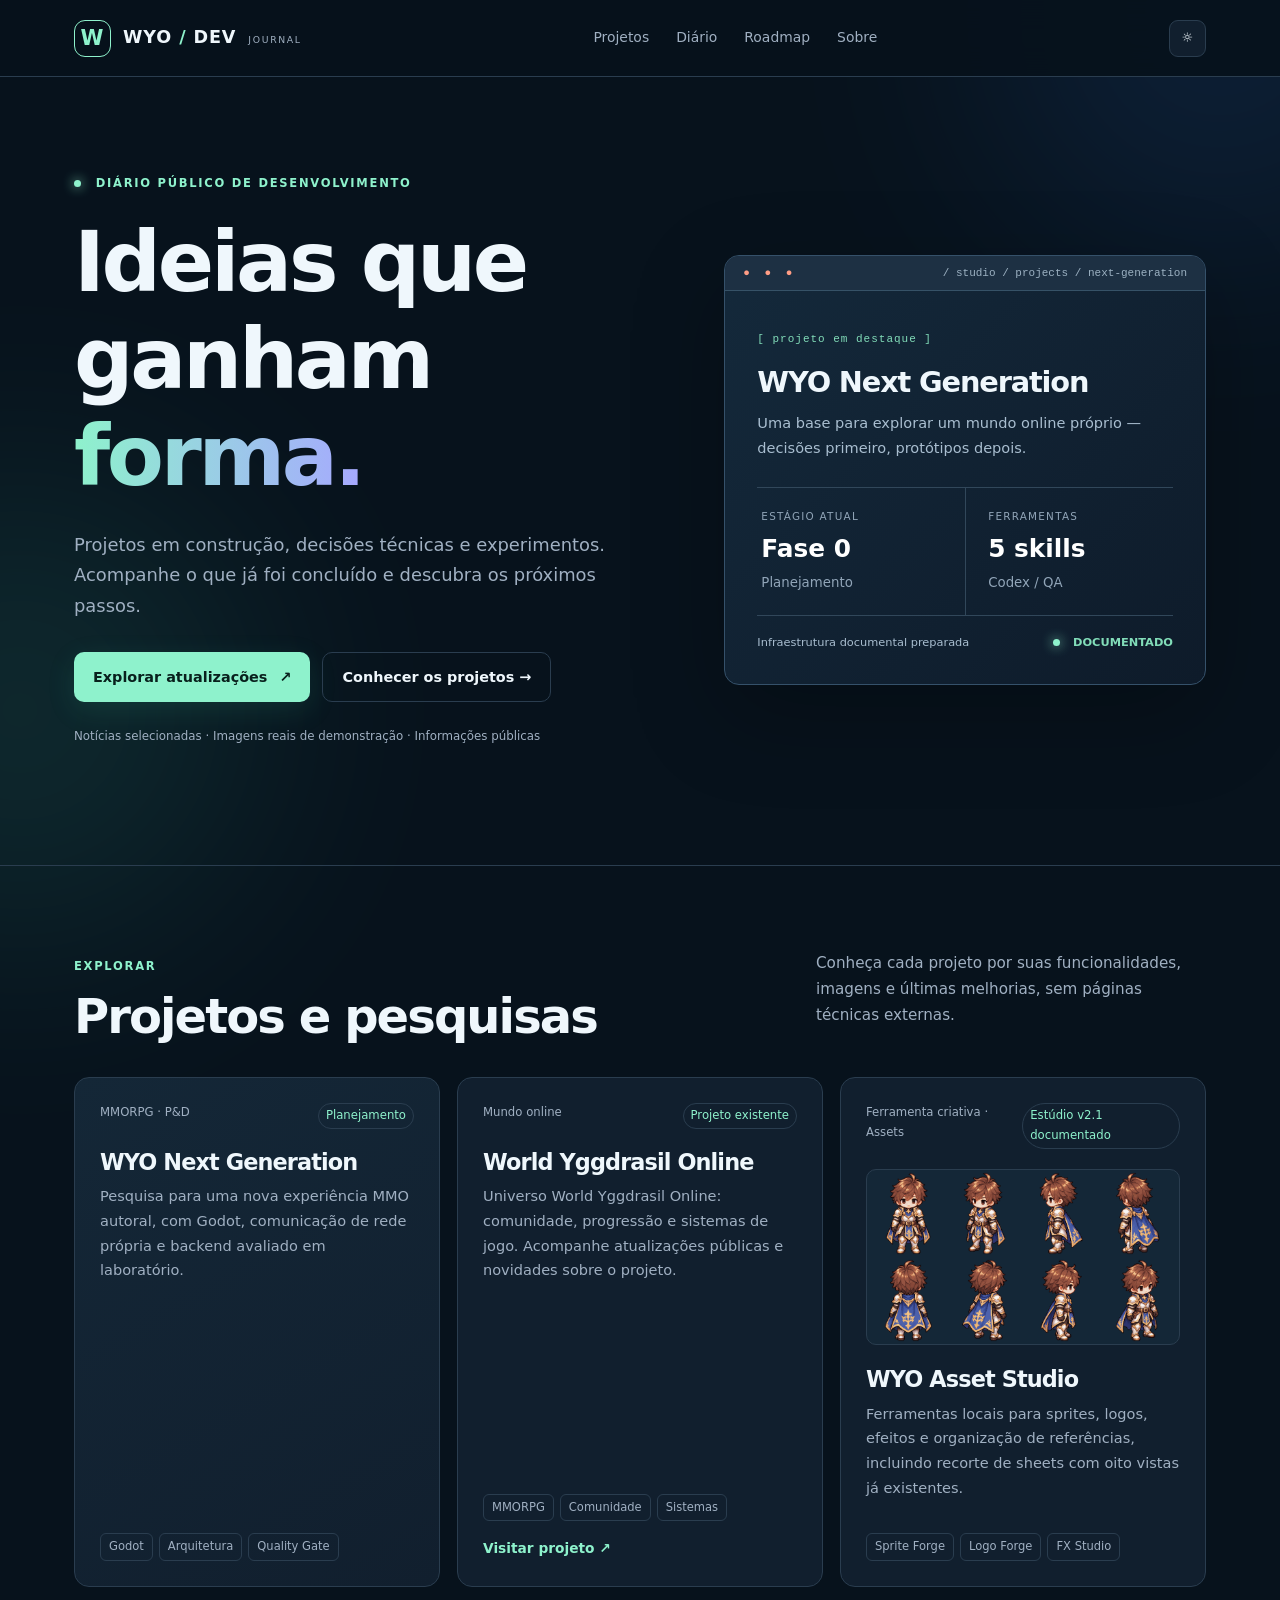
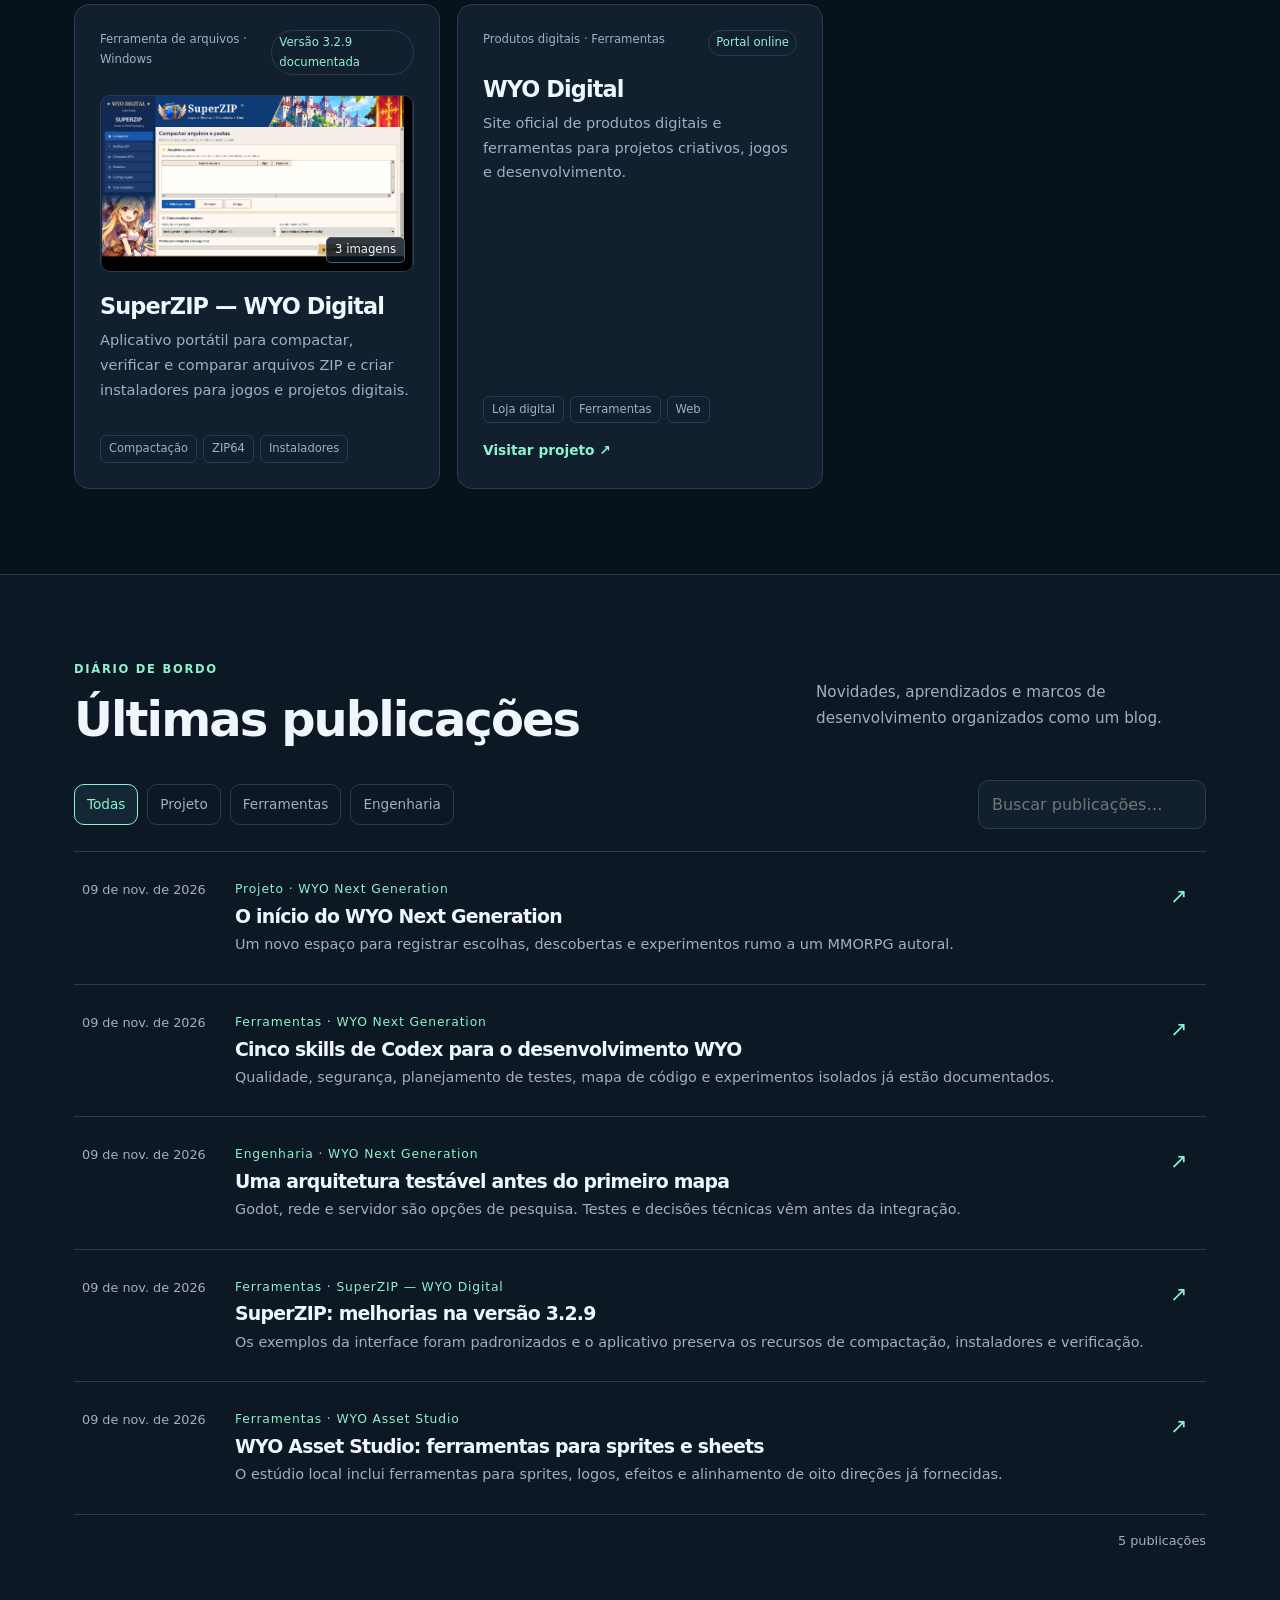
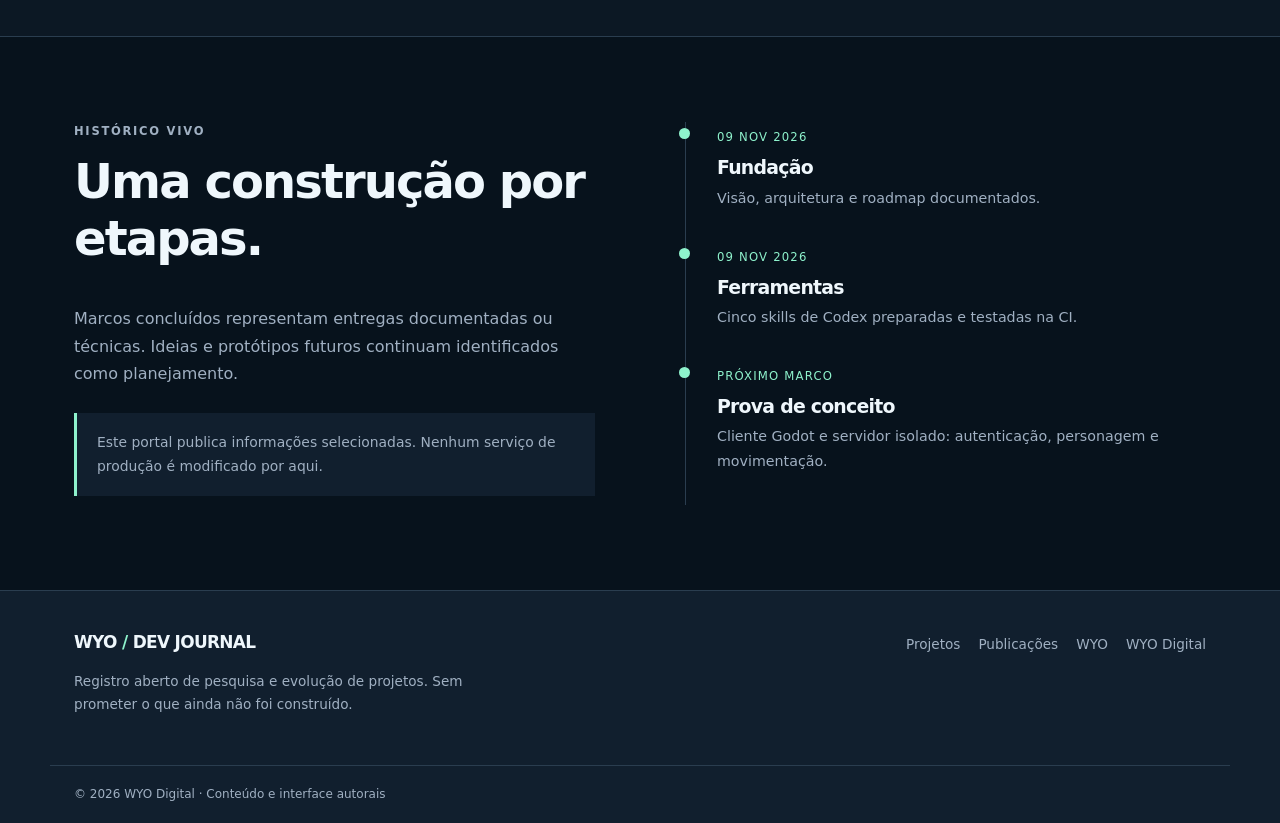
==== commit 8cb2a724: "security(portal): remover RSS e nomes de repositorios do codigo publicado" ====
--- a/index.html
+++ b/index.html
@@ -1,8 +1,8 @@
-<!doctype html><html lang="pt-BR" data-theme="dark"><head><meta charset="utf-8"><meta name="viewport" content="width=device-width,initial-scale=1"><meta name="theme-color" content="#081420"><meta name="description" content="Projetos, pesquisas e diário de desenvolvimento WYO. Novidades e progresso real de iniciativas próprias."><title>WYO Dev Journal — Projetos e atualizações</title><link rel="canonical" href="https://dev.wyoplay.com/"><link rel="icon" href="/assets/favicon.svg" type="image/svg+xml"><link rel="stylesheet" href="/assets/style.css"><link rel="alternate" type="application/rss+xml" title="WYO Dev Journal" href="/feed.xml"><script src="/assets/app.js" defer></script></head><body>
+<!doctype html><html lang="pt-BR" data-theme="dark"><head><meta charset="utf-8"><meta name="viewport" content="width=device-width,initial-scale=1"><meta name="theme-color" content="#081420"><meta name="description" content="Projetos, pesquisas e diário de desenvolvimento WYO. Novidades e progresso real de iniciativas próprias."><title>WYO Dev Journal — Projetos e atualizações</title><link rel="canonical" href="https://dev.wyoplay.com/"><link rel="icon" href="/assets/favicon.svg" type="image/svg+xml"><link rel="stylesheet" href="/assets/style.css"><script src="/assets/app.js" defer></script></head><body>
 <div class="ambient a"></div><div class="ambient b"></div>
 <header class="topbar"><div class="shell topbar-inner"><a class="brand" href="/" aria-label="WYO Dev Journal"><span class="mark">W</span><span>WYO <i>/</i> DEV <small>JOURNAL</small></span></a><nav class="nav" id="nav"><a href="#projetos">Projetos</a><a href="#diario">Diário</a><a href="#roadmap">Roadmap</a><a href="#sobre">Sobre</a></nav><div class="head-actions"><button class="symbol" id="theme" title="Alternar tema" aria-label="Alternar tema">☼</button><button class="symbol mobile" id="menu" aria-label="Abrir menu" aria-expanded="false">☰</button></div></div></header>
 <main><section class="shell hero"><div><p class="eyebrow"><span class="small-dot"></span> Diário público de desenvolvimento</p><h1>Ideias que ganham <em>forma.</em></h1><p class="lead">Projetos em construção, decisões técnicas e experimentos. Acompanhe o que já foi concluído e descubra os próximos passos.</p><div class="buttons"><a class="btn primary" href="#diario">Explorar atualizações <span>↗</span></a><a class="btn ghost" href="#projetos">Conhecer os projetos →</a></div><p class="muted caption">Notícias selecionadas · Imagens reais de demonstração · Informações públicas</p></div><div class="terminal"><div class="terminal-title"><span class="dots">● ● ●</span> / studio / projects / next-generation</div><div class="terminal-body"><span class="terminal-over">[ projeto em destaque ]</span><h2>WYO Next Generation</h2><p>Uma base para explorar um mundo online próprio — decisões primeiro, protótipos depois.</p><div class="mini-grid"><div><span>ESTÁGIO ATUAL</span><strong>Fase 0</strong><small>Planejamento</small></div><div><span>FERRAMENTAS</span><strong>5 skills</strong><small>Codex / QA</small></div></div><div class="terminal-status"><span>Infraestrutura documental preparada</span><b><span class="small-dot"></span> DOCUMENTADO</b></div></div></div></section>
 <section class="section" id="projetos"><div class="shell"><div class="section-heading"><div><p class="eyebrow">Explorar</p><h2>Projetos e pesquisas</h2></div><p>Conheça cada projeto por suas funcionalidades, imagens e últimas melhorias, sem páginas técnicas externas.</p></div><div class="project-grid" id="projects"></div></div></section>
 <section class="section diary" id="diario"><div class="shell"><div class="section-heading"><div><p class="eyebrow">Diário de bordo</p><h2>Últimas publicações</h2></div><p>Novidades, aprendizados e marcos de desenvolvimento organizados como um blog.</p></div><div class="toolbar"><div class="filters" id="filters"><button class="active" data-category="Todas">Todas</button><button data-category="Projeto">Projeto</button><button data-category="Ferramentas">Ferramentas</button><button data-category="Engenharia">Engenharia</button></div><label><span class="sr-only">Pesquisar artigos</span><input type="search" id="search" placeholder="Buscar publicações…" aria-label="Buscar publicações"></label></div><div id="posts" class="post-list" aria-live="polite"></div><div class="counter" id="count"></div></div></section>
 <section class="section" id="roadmap"><div class="shell roadmap"><div><p class="eyebrow">Histórico vivo</p><h2>Uma construção por etapas.</h2><p>Marcos concluídos representam entregas documentadas ou técnicas. Ideias e protótipos futuros continuam identificados como planejamento.</p><div class="note">Este portal publica informações selecionadas. Nenhum serviço de produção é modificado por aqui.</div></div><div class="steps"><div><time>09 NOV 2026</time><h3>Fundação</h3><p>Visão, arquitetura e roadmap documentados.</p></div><div><time>09 NOV 2026</time><h3>Ferramentas</h3><p>Cinco skills de Codex preparadas e testadas na CI.</p></div><div><time>PRÓXIMO MARCO</time><h3>Prova de conceito</h3><p>Cliente Godot e servidor isolado: autenticação, personagem e movimentação.</p></div></div></div></section></main>
-<footer id="sobre"><div class="shell footer-inner"><div><h3>WYO <i>/</i> DEV JOURNAL</h3><p>Registro aberto de pesquisa e evolução de projetos. Sem prometer o que ainda não foi construído.</p></div><div><a href="#projetos">Projetos</a><a href="#diario">Publicações</a><a href="/feed.xml">RSS</a><a href="https://www.wyoplay.com/" target="_blank" rel="noopener noreferrer">WYO</a><a href="https://digital.wyoplay.com/" target="_blank" rel="noopener noreferrer">WYO Digital</a></div></div><div class="shell footnote">© 2026 WYO Digital · Conteúdo e interface autorais · GitHub Pages</div></footer></body></html>+<footer id="sobre"><div class="shell footer-inner"><div><h3>WYO <i>/</i> DEV JOURNAL</h3><p>Registro aberto de pesquisa e evolução de projetos. Sem prometer o que ainda não foi construído.</p></div><div><a href="#projetos">Projetos</a><a href="#diario">Publicações</a><a href="https://www.wyoplay.com/" target="_blank" rel="noopener noreferrer">WYO</a><a href="https://digital.wyoplay.com/" target="_blank" rel="noopener noreferrer">WYO Digital</a></div></div><div class="shell footnote">© 2026 WYO Digital · Conteúdo e interface autorais</div></footer></body></html>
